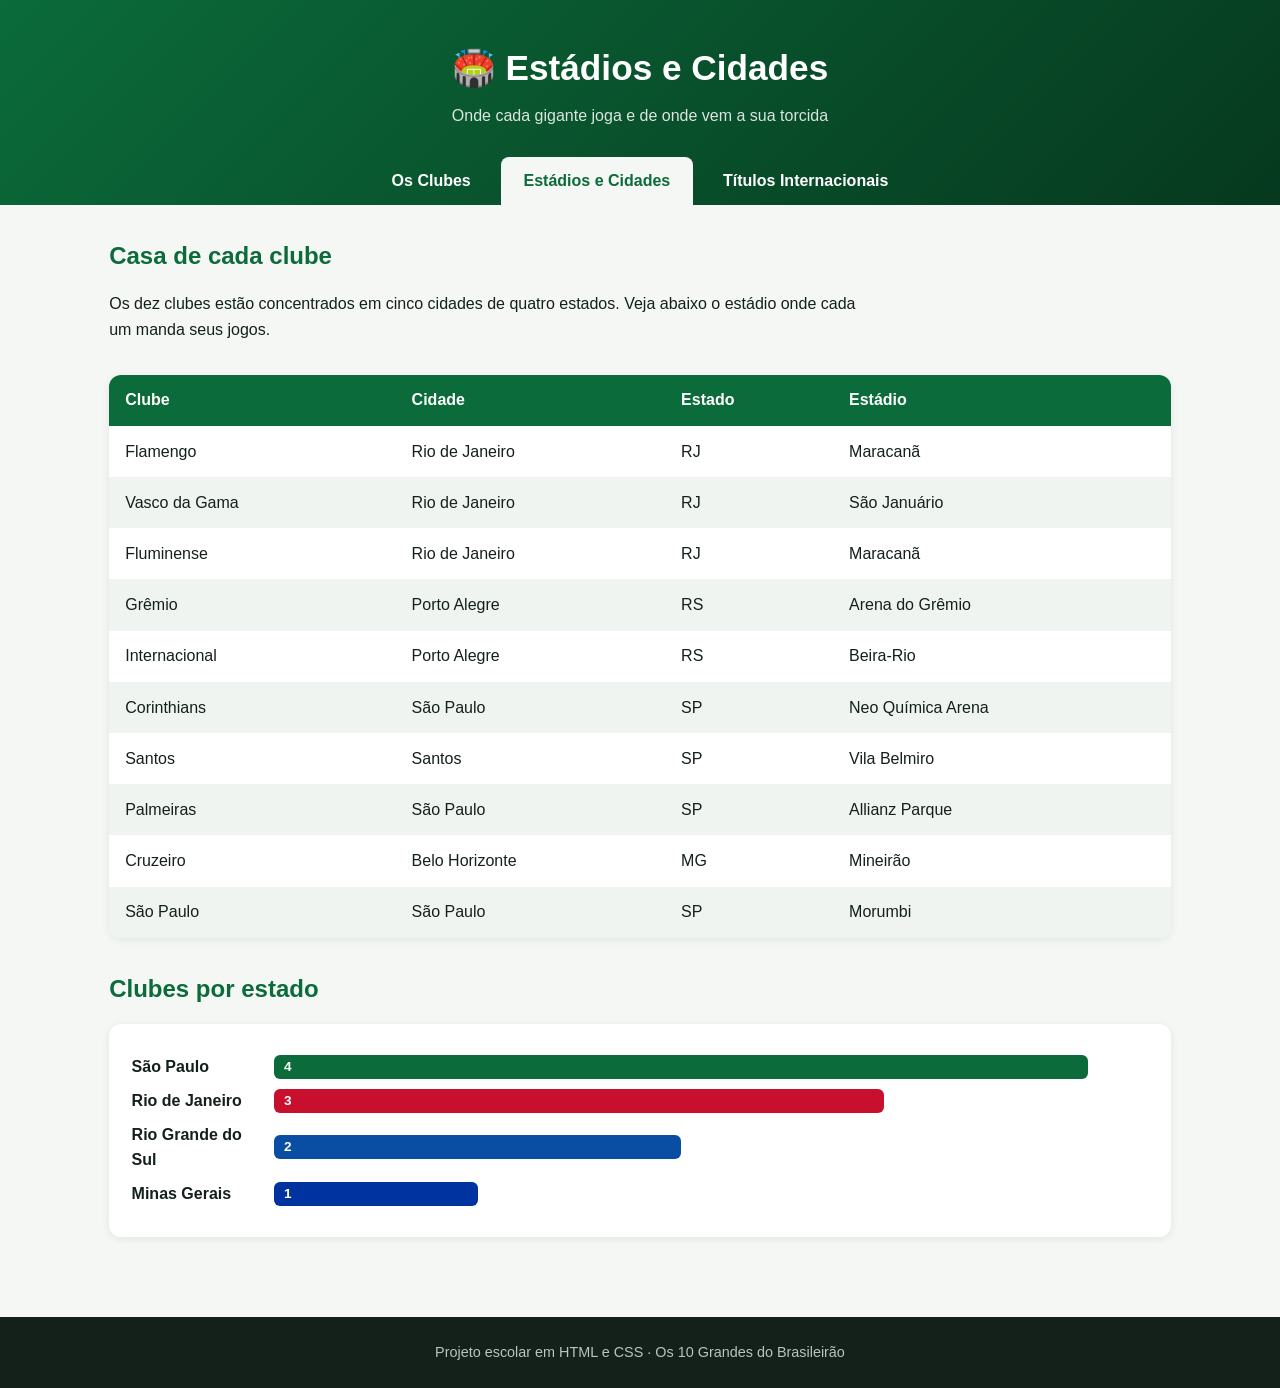
==== estadios.html @ a6f58def "passo 3" ====
<!DOCTYPE html>
<html lang="pt-BR">
<head>
  <meta charset="UTF-8">
  <meta name="viewport" content="width=device-width, initial-scale=1.0">
  <title>Estádios e Cidades · Grandes do Brasileirão</title>
  <link rel="stylesheet" href="style.css">
</head>
<body>
  <header>
    <h1>🏟️ Estádios e Cidades</h1>
    <p>Onde cada gigante joga e de onde vem a sua torcida</p>
    <nav>
      <a href="index.html">Os Clubes</a>
      <a href="estadios.html" class="ativo">Estádios e Cidades</a>
      <a href="titulos.html">Títulos Internacionais</a>
    </nav>
  </header>

  <main>
    <h2>Casa de cada clube</h2>
    <p class="intro">
      Os dez clubes estão concentrados em cinco cidades de quatro estados.
      Veja abaixo o estádio onde cada um manda seus jogos.
    </p>

    <table>
      <thead>
        <tr>
          <th>Clube</th>
          <th>Cidade</th>
          <th>Estado</th>
          <th>Estádio</th>
        </tr>
      </thead>
      <tbody>
        <tr><td>Flamengo</td><td>Rio de Janeiro</td><td>RJ</td><td>Maracanã</td></tr>
        <tr><td>Vasco da Gama</td><td>Rio de Janeiro</td><td>RJ</td><td>São Januário</td></tr>
        <tr><td>Fluminense</td><td>Rio de Janeiro</td><td>RJ</td><td>Maracanã</td></tr>
        <tr><td>Grêmio</td><td>Porto Alegre</td><td>RS</td><td>Arena do Grêmio</td></tr>
        <tr><td>Internacional</td><td>Porto Alegre</td><td>RS</td><td>Beira-Rio</td></tr>
        <tr><td>Corinthians</td><td>São Paulo</td><td>SP</td><td>Neo Química Arena</td></tr>
        <tr><td>Santos</td><td>Santos</td><td>SP</td><td>Vila Belmiro</td></tr>
        <tr><td>Palmeiras</td><td>São Paulo</td><td>SP</td><td>Allianz Parque</td></tr>
        <tr><td>Cruzeiro</td><td>Belo Horizonte</td><td>MG</td><td>Mineirão</td></tr>
        <tr><td>São Paulo</td><td>São Paulo</td><td>SP</td><td>Morumbi</td></tr>
      </tbody>
    </table>

    <h2 style="margin-top:2rem">Clubes por estado</h2>
    <div class="painel">
      <div class="barra-linha"><span class="nome">São Paulo</span><div class="barra" style="width:80%">4</div></div>
      <div class="barra-linha"><span class="nome">Rio de Janeiro</span><div class="barra" style="width:60%;--cor:#c8102e">3</div></div>
      <div class="barra-linha"><span class="nome">Rio Grande do Sul</span><div class="barra" style="width:40%;--cor:#0a4ea3">2</div></div>
      <div class="barra-linha"><span class="nome">Minas Gerais</span><div class="barra" style="width:20%;--cor:#0033a0">1</div></div>
    </div>
  </main>

  <footer>Projeto escolar em HTML e CSS · Os 10 Grandes do Brasileirão</footer>
</body>
</html>
---- style.css ----
* { box-sizing: border-box; margin: 0; padding: 0; }

:root {
  --verde: #0b6b3a;
  --amarelo: #ffd23f;
  --escuro: #14201a;
  --claro: #f5f7f4;
}

body {
  font-family: "Segoe UI", Roboto, Arial, sans-serif;
  background: var(--claro);
  color: var(--escuro);
  line-height: 1.6;
}

header {
  background: linear-gradient(135deg, var(--verde), #06391f);
  color: white;
  padding: 2.5rem 1.5rem 0;
  text-align: center;
}
header h1 { font-size: 2.2rem; }
header p { opacity: .85; margin-top: .4rem; }

nav {
  display: flex;
  justify-content: center;
  gap: .5rem;
  margin-top: 1.8rem;
  flex-wrap: wrap;
}
nav a {
  color: white;
  text-decoration: none;
  padding: .7rem 1.4rem;
  border-radius: 8px 8px 0 0;
  font-weight: 600;
}
nav a:hover { background: rgba(255,255,255,.15); }
nav a.ativo { background: var(--claro); color: var(--verde); }

main { max-width: 1100px; margin: 0 auto; padding: 2rem 1.2rem 3rem; }
main h2 { color: var(--verde); margin-bottom: 1rem; }
.intro { max-width: 760px; margin-bottom: 2rem; }

/* Cards */
.grade {
  display: grid;
  grid-template-columns: repeat(auto-fill, minmax(300px, 1fr));
  gap: 1.2rem;
}
.card {
  background: white;
  border-radius: 12px;
  border-top: 8px solid var(--cor, var(--verde));
  box-shadow: 0 2px 8px rgba(0,0,0,.08);
  padding: 1.2rem 1.3rem;
  transition: transform .2s, box-shadow .2s;
}
.card:hover { transform: translateY(-4px); box-shadow: 0 8px 18px rgba(0,0,0,.14); }
.card .posicao {
  display: inline-block;
  background: var(--cor, var(--verde));
  color: white;
  font-weight: 700;
  border-radius: 999px;
  min-width: 2rem;
  text-align: center;
  padding: .1rem .6rem;
  margin-bottom: .5rem;
}
.card h3 { font-size: 1.3rem; }
.card .sub { color: #5c6b62; font-size: .9rem; margin-bottom: .6rem; }
.card ul { list-style: none; font-size: .95rem; }
.card li { padding: .2rem 0; border-bottom: 1px dashed #e1e6e2; }
.card li:last-child { border: none; }

/* Tabelas */
table {
  width: 100%;
  border-collapse: collapse;
  background: white;
  border-radius: 12px;
  overflow: hidden;
  box-shadow: 0 2px 8px rgba(0,0,0,.08);
}
th, td { padding: .8rem 1rem; text-align: left; }
th { background: var(--verde); color: white; }
tr:nth-child(even) td { background: #f0f4f1; }

/* Barras */
.barra-linha { display: flex; align-items: center; gap: .8rem; margin: .5rem 0; }
.barra-linha span.nome { width: 130px; font-weight: 600; }
.barra {
  height: 24px;
  border-radius: 6px;
  background: var(--cor, var(--verde));
  color: white;
  font-size: .85rem;
  font-weight: 700;
  display: flex;
  align-items: center;
  padding-left: .6rem;
  min-width: 28px;
}
.painel {
  background: white;
  border-radius: 12px;
  padding: 1.4rem;
  box-shadow: 0 2px 8px rgba(0,0,0,.08);
  margin-bottom: 2rem;
}

footer {
  text-align: center;
  padding: 1.5rem;
  background: var(--escuro);
  color: #b9c4bd;
  font-size: .9rem;
}

@media (max-width: 600px) {
  header h1 { font-size: 1.6rem; }
  th, td { padding: .5rem; font-size: .85rem; }
  .barra-linha span.nome { width: 95px; }
}
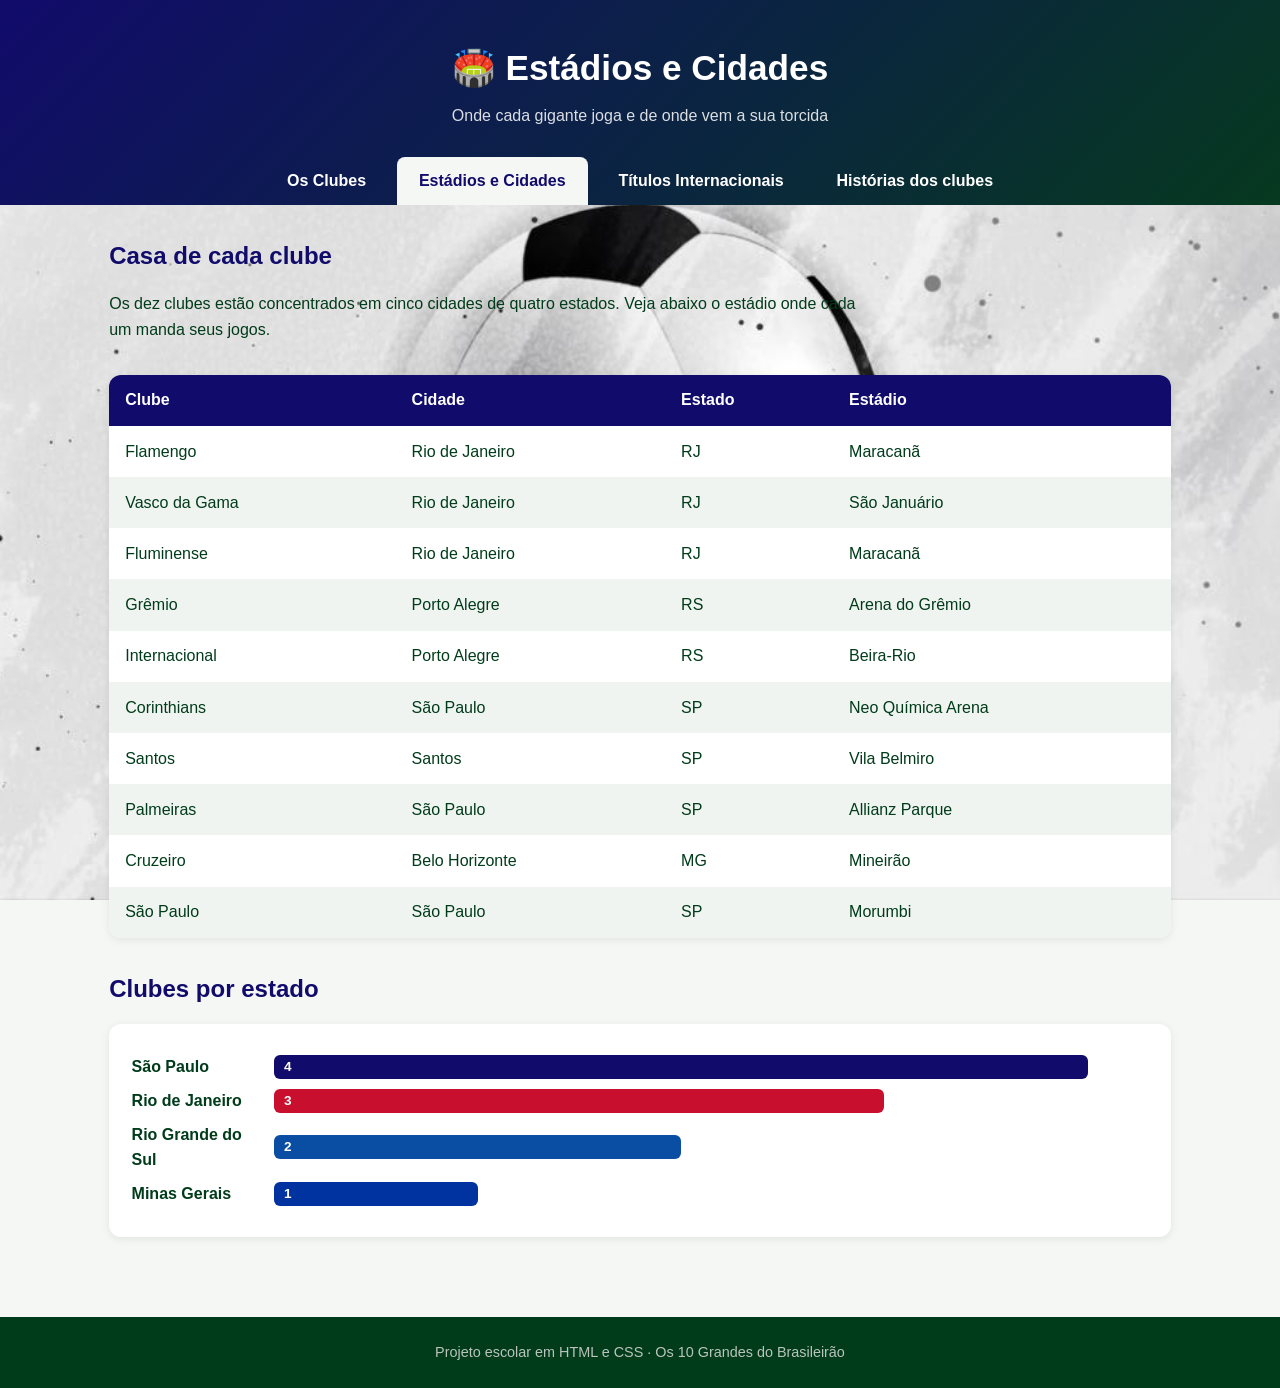
==== commit 62f1b755: "clubes e estadios" ====
--- a/estadios.html
+++ b/estadios.html
@@ -5,6 +5,7 @@
   <meta name="viewport" content="width=device-width, initial-scale=1.0">
   <title>Estádios e Cidades · Grandes do Brasileirão</title>
   <link rel="stylesheet" href="style.css">
+  <link rel="stylesheet" href="estadios.css">
 </head>
 <body>
   <header>
@@ -14,6 +15,7 @@
       <a href="index.html">Os Clubes</a>
       <a href="estadios.html" class="ativo">Estádios e Cidades</a>
       <a href="titulos.html">Títulos Internacionais</a>
+      <a href="historia.html">Histórias dos clubes</a>
     </nav>
   </header>
 
@@ -47,12 +49,12 @@
       </tbody>
     </table>
 
-    <h2 style="margin-top:2rem">Clubes por estado</h2>
+    <h2 class="titulo-estados">Clubes por estado</h2>
     <div class="painel">
-      <div class="barra-linha"><span class="nome">São Paulo</span><div class="barra" style="width:80%">4</div></div>
-      <div class="barra-linha"><span class="nome">Rio de Janeiro</span><div class="barra" style="width:60%;--cor:#c8102e">3</div></div>
-      <div class="barra-linha"><span class="nome">Rio Grande do Sul</span><div class="barra" style="width:40%;--cor:#0a4ea3">2</div></div>
-      <div class="barra-linha"><span class="nome">Minas Gerais</span><div class="barra" style="width:20%;--cor:#0033a0">1</div></div>
+      <div class="barra-linha"><span class="nome">São Paulo</span><div class="barra larg-80">4</div></div>
+      <div class="barra-linha"><span class="nome">Rio de Janeiro</span><div class="barra larg-60 rj">3</div></div>
+      <div class="barra-linha"><span class="nome">Rio Grande do Sul</span><div class="barra larg-40 rs">2</div></div>
+      <div class="barra-linha"><span class="nome">Minas Gerais</span><div class="barra larg-20 mg">1</div></div>
     </div>
   </main>
 
--- a/style.css
+++ b/style.css
@@ -1,14 +1,19 @@
 * { box-sizing: border-box; margin: 0; padding: 0; }
 
 :root {
-  --verde: #0b6b3a;
+  --verde: #110b6b;
   --amarelo: #ffd23f;
-  --escuro: #14201a;
+  --escuro: #003b1a;
   --claro: #f5f7f4;
 }
 
+
 body {
   font-family: "Segoe UI", Roboto, Arial, sans-serif;
+  background-image: url(assets/background\ futebol.jpg);
+  background-attachment: fixed;
+  background-size: cover;
+  background-position: center;
   background: var(--claro);
   color: var(--escuro);
   line-height: 1.6;
@@ -125,3 +130,10 @@
   th, td { padding: .5rem; font-size: .85rem; }
   .barra-linha span.nome { width: 95px; }
 }
+
+body{
+  background-image: url(assets/clubes-background.jpg);
+    background-attachment: fixed;
+    background-size: cover;
+    background-position:center ;
+}
--- a/estadios.css
+++ b/estadios.css
@@ -0,0 +1,20 @@
+/* Estilos da página Estádios e Cidades (complementam o style.css) */
+.titulo-estados { margin-top: 2rem; }
+
+/* Largura das barras: cada ponto vale 20% */
+.barra.larg-20 { width: 20%; }
+.barra.larg-40 { width: 40%; }
+.barra.larg-60 { width: 60%; }
+.barra.larg-80 { width: 80%; }
+
+/* Cor de cada clube nas barras */
+.barra.rj { --cor: #c8102e; }
+.barra.rs { --cor: #0a4ea3; }
+.barra.mg { --cor: #0033a0; }
+
+body{
+    background-image: url(assets/imagem-futebol-definitiva.jpg);
+    background-attachment: fixed;
+    background-size: cover;
+    background-position: center;
+}
